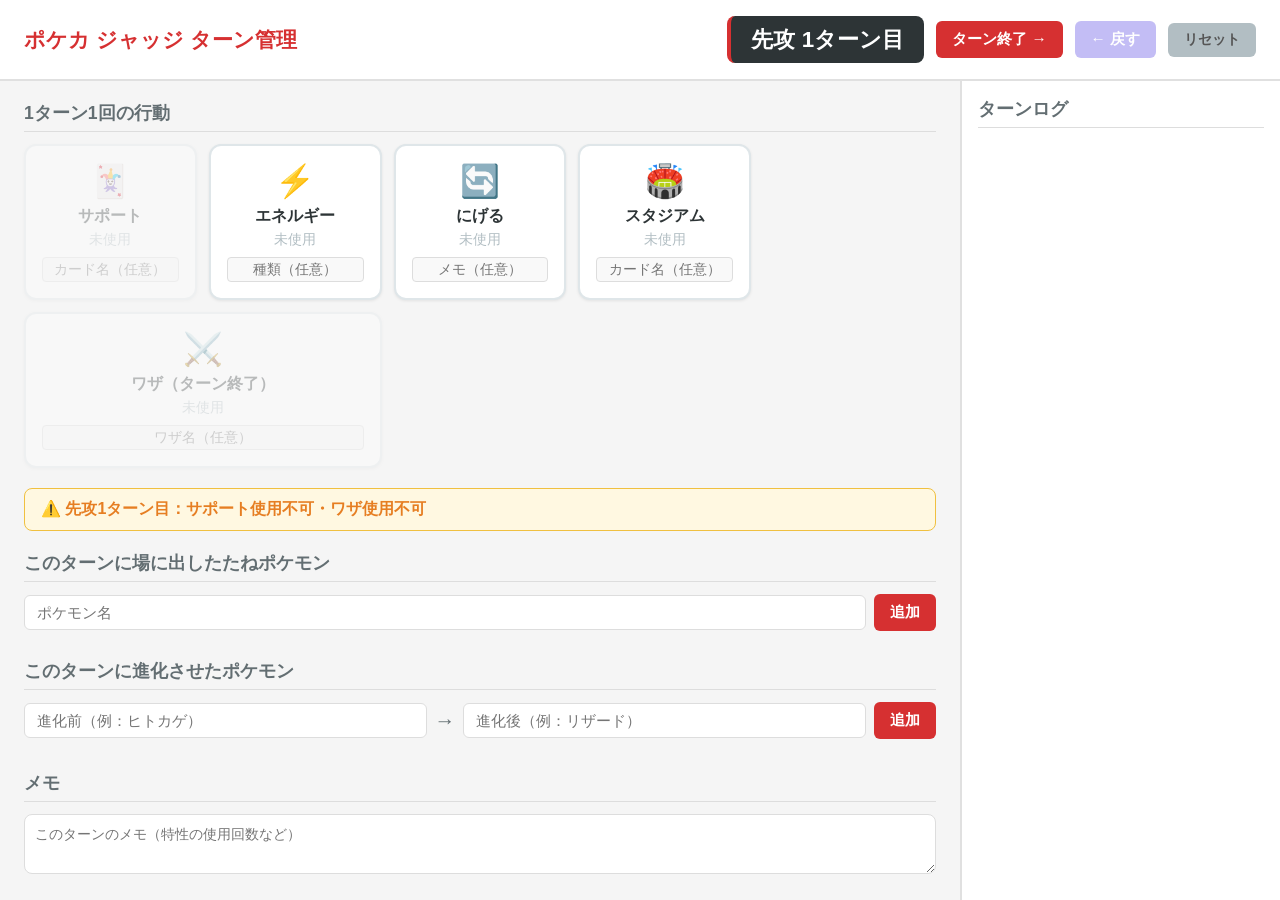
==== judge-tool/index.html @ 7fd0838a "ポケカジャッジ用ターン管理ツールを追加 サポート・エネルギー・にげる・スタジアム等の1ターン1回制限チェック、 場に出したポケモン・進化の記録、ターンログ保存機能を持つブラウザツール。  Co-Aut" ====
<!DOCTYPE html>
<html lang="ja">
<head>
    <meta charset="UTF-8">
    <meta name="viewport" content="width=device-width, initial-scale=1.0">
    <title>ポケカ ジャッジ ターン管理ツール</title>
    <link rel="stylesheet" href="style.css">
</head>
<body>
    <div id="app">
        <header>
            <h1>ポケカ ジャッジ ターン管理</h1>
            <div id="turn-display">
                <span id="current-turn-label">先攻 1ターン目</span>
                <button id="btn-next-turn" class="btn btn-primary">ターン終了 →</button>
                <button id="btn-undo-turn" class="btn btn-secondary" disabled>← 戻す</button>
                <button id="btn-reset" class="btn btn-danger">リセット</button>
            </div>
        </header>

        <main>
            <!-- 1回制限アクション -->
            <section id="once-per-turn">
                <h2>1ターン1回の行動</h2>
                <div class="action-grid">
                    <div class="action-card" data-action="supporter">
                        <div class="action-icon">🃏</div>
                        <div class="action-name">サポート</div>
                        <div class="action-status">未使用</div>
                        <input type="text" class="action-detail" placeholder="カード名（任意）">
                    </div>
                    <div class="action-card" data-action="energy">
                        <div class="action-icon">⚡</div>
                        <div class="action-name">エネルギー</div>
                        <div class="action-status">未使用</div>
                        <input type="text" class="action-detail" placeholder="種類（任意）">
                    </div>
                    <div class="action-card" data-action="retreat">
                        <div class="action-icon">🔄</div>
                        <div class="action-name">にげる</div>
                        <div class="action-status">未使用</div>
                        <input type="text" class="action-detail" placeholder="メモ（任意）">
                    </div>
                    <div class="action-card" data-action="stadium">
                        <div class="action-icon">🏟️</div>
                        <div class="action-name">スタジアム</div>
                        <div class="action-status">未使用</div>
                        <input type="text" class="action-detail" placeholder="カード名（任意）">
                    </div>
                    <div class="action-card wide" data-action="attack">
                        <div class="action-icon">⚔️</div>
                        <div class="action-name">ワザ（ターン終了）</div>
                        <div class="action-status">未使用</div>
                        <input type="text" class="action-detail" placeholder="ワザ名（任意）">
                    </div>
                </div>
            </section>

            <!-- 先攻1ターン目制限 -->
            <div id="first-turn-notice" class="notice">
                ⚠️ 先攻1ターン目：サポート使用不可・ワザ使用不可
            </div>

            <!-- ポケモン記録 -->
            <section id="pokemon-tracker">
                <h2>このターンに場に出したたねポケモン</h2>
                <div class="pokemon-input-row">
                    <input type="text" id="basic-pokemon-name" placeholder="ポケモン名">
                    <button id="btn-add-basic" class="btn btn-primary">追加</button>
                </div>
                <div id="basic-pokemon-list" class="pokemon-tag-list"></div>
                <div id="evolution-warning" class="notice hidden">
                    ⚠️ このターンに場に出したたねポケモンは次のターンまで進化できません
                </div>

                <h2>このターンに進化させたポケモン</h2>
                <div class="pokemon-input-row">
                    <input type="text" id="evo-from-name" placeholder="進化前（例：ヒトカゲ）">
                    <span class="evo-arrow">→</span>
                    <input type="text" id="evo-to-name" placeholder="進化後（例：リザード）">
                    <button id="btn-add-evolution" class="btn btn-primary">追加</button>
                </div>
                <div id="evolution-pokemon-list" class="pokemon-tag-list"></div>
            </section>

            <!-- メモ -->
            <section id="notes-section">
                <h2>メモ</h2>
                <textarea id="turn-notes" placeholder="このターンのメモ（特性の使用回数など）"></textarea>
            </section>
        </main>

        <!-- ログ -->
        <aside id="log-panel">
            <h2>ターンログ</h2>
            <div id="log-entries"></div>
        </aside>
    </div>

    <script src="app.js"></script>
</body>
</html>
---- judge-tool/style.css ----
* {
    margin: 0;
    padding: 0;
    box-sizing: border-box;
}

body {
    font-family: 'Segoe UI', 'Hiragino Sans', 'Meiryo', sans-serif;
    background: #f5f5f5;
    color: #333;
    min-height: 100vh;
}

#app {
    display: grid;
    grid-template-columns: 1fr 320px;
    grid-template-rows: auto 1fr;
    min-height: 100vh;
}

/* ヘッダー */
header {
    grid-column: 1 / -1;
    background: #fff;
    padding: 16px 24px;
    display: flex;
    align-items: center;
    justify-content: space-between;
    border-bottom: 2px solid #e0e0e0;
    flex-wrap: wrap;
    gap: 12px;
}

header h1 {
    font-size: 1.3rem;
    color: #d63031;
}

#turn-display {
    display: flex;
    align-items: center;
    gap: 12px;
    flex-wrap: wrap;
}

#current-turn-label {
    font-size: 1.4rem;
    font-weight: bold;
    color: #fff;
    background: #2d3436;
    padding: 8px 20px;
    border-radius: 8px;
    min-width: 180px;
    text-align: center;
}

#current-turn-label.player-a {
    border-left: 4px solid #d63031;
}

#current-turn-label.player-b {
    border-left: 4px solid #00b894;
}

/* ボタン */
.btn {
    padding: 8px 16px;
    border: none;
    border-radius: 6px;
    font-size: 0.95rem;
    cursor: pointer;
    font-weight: 600;
    transition: all 0.15s;
}

.btn:hover {
    transform: translateY(-1px);
    filter: brightness(1.1);
}

.btn:disabled {
    opacity: 0.4;
    cursor: not-allowed;
    transform: none;
}

.btn-primary {
    background: #d63031;
    color: white;
}

.btn-secondary {
    background: #6c5ce7;
    color: white;
}

.btn-danger {
    background: #b2bec3;
    color: #555;
    font-size: 0.85rem;
}

.btn-danger:hover {
    background: #e17055;
    color: white;
}

/* メインコンテンツ */
main {
    padding: 20px 24px;
    overflow-y: auto;
    background: #f5f5f5;
}

main h2 {
    font-size: 1.1rem;
    margin-bottom: 12px;
    color: #636e72;
    border-bottom: 1px solid #ddd;
    padding-bottom: 6px;
}

/* アクションカード */
.action-grid {
    display: grid;
    grid-template-columns: repeat(auto-fill, minmax(160px, 1fr));
    gap: 12px;
    margin-bottom: 20px;
}

.action-card {
    background: #fff;
    border: 2px solid #dfe6e9;
    border-radius: 12px;
    padding: 16px;
    text-align: center;
    cursor: pointer;
    transition: all 0.2s;
    user-select: none;
    box-shadow: 0 1px 3px rgba(0,0,0,0.08);
}

.action-card:hover {
    border-color: #d63031;
    box-shadow: 0 2px 8px rgba(0,0,0,0.12);
}

.action-card.used {
    background: #ffeef0;
    border-color: #d63031;
    box-shadow: 0 0 0 2px rgba(214, 48, 49, 0.2);
}

.action-card.disabled {
    opacity: 0.3;
    pointer-events: none;
}

.action-card.wide {
    grid-column: span 2;
}

.action-icon {
    font-size: 2rem;
    margin-bottom: 6px;
}

.action-name {
    font-weight: 700;
    font-size: 1rem;
    margin-bottom: 4px;
    color: #2d3436;
}

.action-status {
    font-size: 0.85rem;
    color: #b2bec3;
}

.action-card.used .action-status {
    color: #d63031;
    font-weight: 700;
}

.action-detail {
    margin-top: 8px;
    width: 100%;
    padding: 4px 8px;
    background: #f9f9f9;
    border: 1px solid #ddd;
    border-radius: 4px;
    color: #333;
    font-size: 0.85rem;
    text-align: center;
}

.action-detail:focus {
    outline: none;
    border-color: #d63031;
    background: #fff;
}

/* 先攻1ターン目制限 */
.notice {
    background: #fff8e1;
    border: 1px solid #f0c040;
    color: #e67e22;
    padding: 10px 16px;
    border-radius: 8px;
    margin-bottom: 20px;
    font-weight: 600;
}

.notice.hidden {
    display: none;
}

/* ポケモン追跡 */
#pokemon-tracker {
    margin-bottom: 20px;
}

.pokemon-input-row {
    display: flex;
    gap: 8px;
    margin-bottom: 12px;
    flex-wrap: wrap;
    align-items: center;
}

.pokemon-input-row input {
    flex: 1;
    min-width: 120px;
    padding: 8px 12px;
    background: #fff;
    border: 1px solid #ddd;
    border-radius: 6px;
    color: #333;
    font-size: 0.95rem;
}

.pokemon-input-row input:focus {
    outline: none;
    border-color: #d63031;
}

.evo-arrow {
    font-size: 1.3rem;
    font-weight: bold;
    color: #636e72;
}

.pokemon-tag-list {
    display: flex;
    flex-wrap: wrap;
    gap: 8px;
    margin-bottom: 16px;
}

.pokemon-tag {
    display: inline-flex;
    align-items: center;
    gap: 6px;
    padding: 6px 12px;
    border-radius: 20px;
    font-size: 0.9rem;
    font-weight: 600;
}

.pokemon-tag.basic {
    background: #e8f8f0;
    border: 1px solid #27ae60;
    color: #1e8449;
}

.pokemon-tag.evolution {
    background: #f0e6f6;
    border: 1px solid #8e44ad;
    color: #7d3c98;
}

.pokemon-tag .remove-pokemon {
    cursor: pointer;
    opacity: 0.6;
    font-size: 1.1rem;
}

.pokemon-tag .remove-pokemon:hover {
    opacity: 1;
}

/* メモ */
#turn-notes {
    width: 100%;
    min-height: 60px;
    padding: 10px;
    background: #fff;
    border: 1px solid #ddd;
    border-radius: 8px;
    color: #333;
    font-size: 0.9rem;
    resize: vertical;
}

#turn-notes:focus {
    outline: none;
    border-color: #d63031;
}

/* ログパネル */
#log-panel {
    background: #fff;
    border-left: 2px solid #e0e0e0;
    padding: 16px;
    overflow-y: auto;
    max-height: 100vh;
    position: sticky;
    top: 0;
}

#log-panel h2 {
    font-size: 1.1rem;
    margin-bottom: 12px;
    color: #636e72;
    border-bottom: 1px solid #ddd;
    padding-bottom: 6px;
}

#log-entries {
    display: flex;
    flex-direction: column;
    gap: 10px;
}

.log-entry {
    background: #f9f9f9;
    border-radius: 8px;
    padding: 10px 12px;
    font-size: 0.85rem;
    border-left: 3px solid #ccc;
}

.log-entry.player-a {
    border-left-color: #d63031;
}

.log-entry.player-b {
    border-left-color: #00b894;
}

.log-entry-header {
    font-weight: 700;
    margin-bottom: 6px;
    font-size: 0.9rem;
}

.log-entry.player-a .log-entry-header {
    color: #d63031;
}

.log-entry.player-b .log-entry-header {
    color: #00b894;
}

.log-entry-body {
    color: #555;
    line-height: 1.5;
}

.log-entry-body .log-action {
    color: #2d3436;
}

.log-entry-body .log-pokemon {
    color: #1e8449;
}

.log-entry-body .log-notes {
    color: #999;
    font-style: italic;
}

/* レスポンシブ（スマホ対応） */
@media (max-width: 768px) {
    #app {
        grid-template-columns: 1fr;
    }

    header {
        flex-direction: column;
        align-items: stretch;
        padding: 12px 16px;
    }

    header h1 {
        font-size: 1.1rem;
        text-align: center;
    }

    #turn-display {
        justify-content: center;
        flex-wrap: wrap;
    }

    #current-turn-label {
        font-size: 1.2rem;
        min-width: auto;
        padding: 8px 16px;
        width: 100%;
    }

    #turn-display .btn {
        flex: 1;
        min-width: 0;
        font-size: 0.85rem;
        padding: 8px 10px;
    }

    main {
        padding: 14px 12px;
    }

    main h2 {
        font-size: 1rem;
    }

    .action-grid {
        grid-template-columns: 1fr 1fr;
        gap: 8px;
    }

    .action-card {
        padding: 12px 8px;
    }

    .action-card.wide {
        grid-column: span 2;
    }

    .action-icon {
        font-size: 1.5rem;
        margin-bottom: 4px;
    }

    .action-name {
        font-size: 0.9rem;
    }

    .action-detail {
        font-size: 0.8rem;
    }

    .pokemon-input-row {
        flex-direction: column;
        gap: 6px;
    }

    .pokemon-input-row input {
        min-width: 100%;
    }

    .evo-arrow {
        text-align: center;
    }

    #log-panel {
        border-left: none;
        border-top: 2px solid #e0e0e0;
        max-height: none;
        position: static;
    }
}
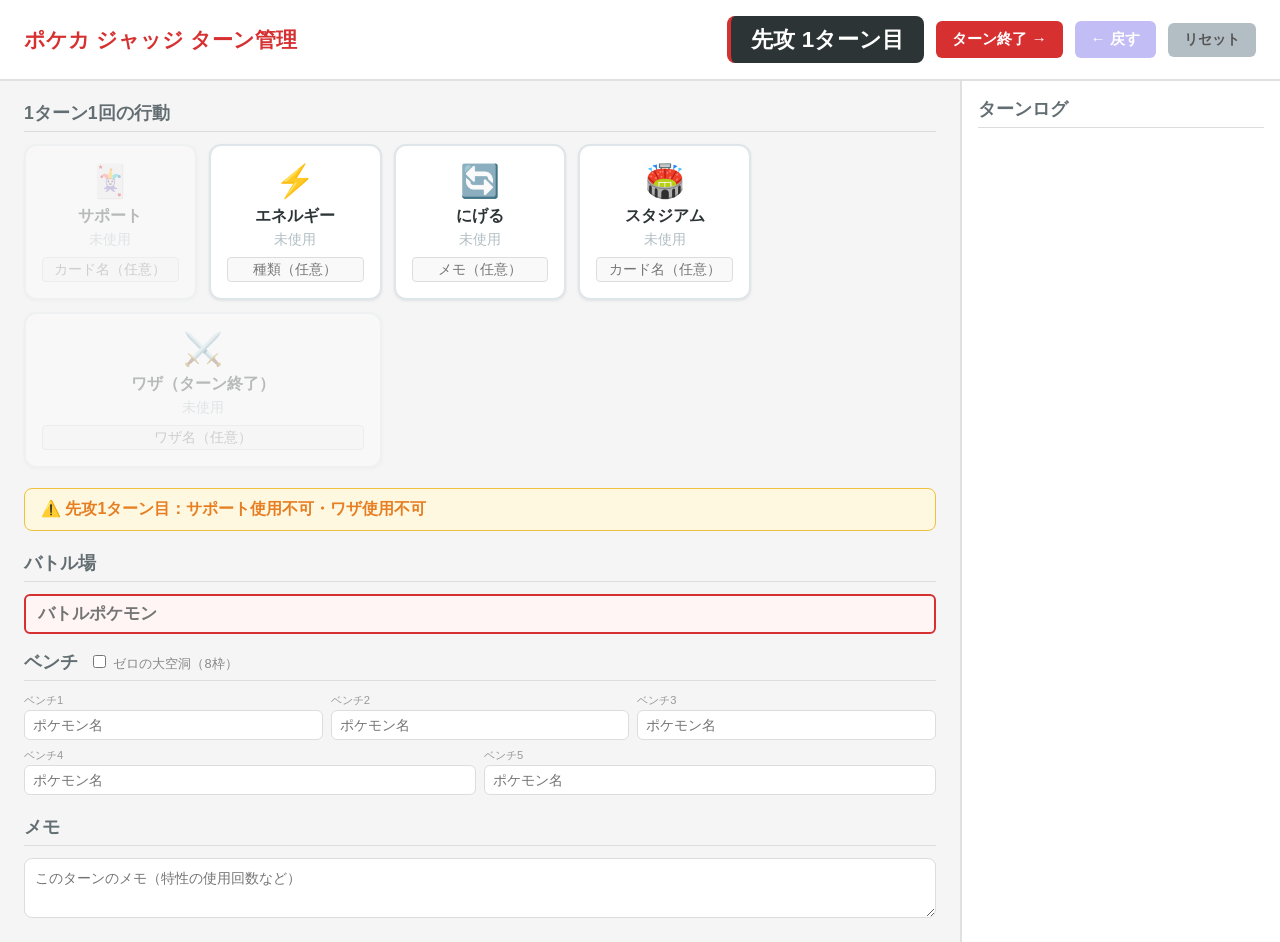
==== commit 115ddcee: "盤面記録方式に変更（バトル場+ベンチ5/8枠） ポケモン記録を「たね/進化」入力から、毎ターンの盤面（バトル場1+ベンチ5枠）を 記録する方式に変更。前ターンの盤面を引き継ぎ、変更箇所がハイライトされ" ====
--- a/judge-tool/index.html
+++ b/judge-tool/index.html
@@ -17,6 +17,15 @@
                 <button id="btn-reset" class="btn btn-danger">リセット</button>
             </div>
         </header>
+
+        <!-- 編集モードバナー -->
+        <div id="editing-banner" class="hidden">
+            <span id="editing-label"></span>
+            <div class="editing-buttons">
+                <button id="btn-save-edit" class="btn btn-primary">保存</button>
+                <button id="btn-cancel-edit" class="btn btn-secondary">キャンセル</button>
+            </div>
+        </div>
 
         <main>
             <!-- 1回制限アクション -->
@@ -61,26 +70,21 @@
                 ⚠️ 先攻1ターン目：サポート使用不可・ワザ使用不可
             </div>
 
-            <!-- ポケモン記録 -->
-            <section id="pokemon-tracker">
-                <h2>このターンに場に出したたねポケモン</h2>
-                <div class="pokemon-input-row">
-                    <input type="text" id="basic-pokemon-name" placeholder="ポケモン名">
-                    <button id="btn-add-basic" class="btn btn-primary">追加</button>
-                </div>
-                <div id="basic-pokemon-list" class="pokemon-tag-list"></div>
-                <div id="evolution-warning" class="notice hidden">
-                    ⚠️ このターンに場に出したたねポケモンは次のターンまで進化できません
+            <!-- バトルフィールド -->
+            <section id="field-section">
+                <h2>バトル場</h2>
+                <div id="active-area">
+                    <input type="text" id="active-pokemon" class="field-input active" placeholder="バトルポケモン">
                 </div>
 
-                <h2>このターンに進化させたポケモン</h2>
-                <div class="pokemon-input-row">
-                    <input type="text" id="evo-from-name" placeholder="進化前（例：ヒトカゲ）">
-                    <span class="evo-arrow">→</span>
-                    <input type="text" id="evo-to-name" placeholder="進化後（例：リザード）">
-                    <button id="btn-add-evolution" class="btn btn-primary">追加</button>
-                </div>
-                <div id="evolution-pokemon-list" class="pokemon-tag-list"></div>
+                <h2>
+                    ベンチ
+                    <label class="bench-toggle">
+                        <input type="checkbox" id="bench-expand">
+                        ゼロの大空洞（8枠）
+                    </label>
+                </h2>
+                <div id="bench-area"></div>
             </section>
 
             <!-- メモ -->
--- a/judge-tool/style.css
+++ b/judge-tool/style.css
@@ -200,6 +200,56 @@
     background: #fff;
 }
 
+/* 編集モードバナー */
+#editing-banner {
+    grid-column: 1 / -1;
+    background: #fff3cd;
+    border-bottom: 2px solid #f0c040;
+    padding: 10px 24px;
+    display: flex;
+    align-items: center;
+    justify-content: space-between;
+    gap: 12px;
+    flex-wrap: wrap;
+}
+
+#editing-banner.hidden {
+    display: none;
+}
+
+#editing-label {
+    font-weight: 700;
+    color: #856404;
+    font-size: 1rem;
+}
+
+.editing-buttons {
+    display: flex;
+    gap: 8px;
+}
+
+/* ログ編集ヒント・ハイライト */
+.log-edit-hint {
+    font-size: 0.75rem;
+    color: #b2bec3;
+    font-weight: 400;
+    margin-left: 6px;
+}
+
+.log-entry {
+    cursor: pointer;
+}
+
+.log-entry:hover {
+    background: #eef;
+}
+
+.log-entry.editing {
+    background: #fff8e1;
+    border-left-color: #f0c040 !important;
+    box-shadow: 0 0 0 2px rgba(240, 192, 64, 0.4);
+}
+
 /* 先攻1ターン目制限 */
 .notice {
     background: #fff8e1;
@@ -215,78 +265,77 @@
     display: none;
 }
 
-/* ポケモン追跡 */
-#pokemon-tracker {
+/* バトルフィールド */
+#field-section {
     margin-bottom: 20px;
 }
 
-.pokemon-input-row {
-    display: flex;
-    gap: 8px;
-    margin-bottom: 12px;
-    flex-wrap: wrap;
-    align-items: center;
-}
-
-.pokemon-input-row input {
-    flex: 1;
-    min-width: 120px;
+#active-area {
+    margin-bottom: 16px;
+}
+
+.field-input {
     padding: 8px 12px;
     background: #fff;
     border: 1px solid #ddd;
     border-radius: 6px;
     color: #333;
     font-size: 0.95rem;
-}
-
-.pokemon-input-row input:focus {
+    width: 100%;
+}
+
+.field-input:focus {
     outline: none;
     border-color: #d63031;
 }
 
-.evo-arrow {
-    font-size: 1.3rem;
-    font-weight: bold;
-    color: #636e72;
-}
-
-.pokemon-tag-list {
+.field-input.active {
+    border: 2px solid #d63031;
+    font-weight: 700;
+    font-size: 1.05rem;
+    background: #fff5f5;
+}
+
+.field-input.changed {
+    background: #fffde7;
+    border-color: #f0c040;
+}
+
+.bench-toggle {
+    font-size: 0.8rem;
+    font-weight: 400;
+    color: #888;
+    margin-left: 10px;
+    cursor: pointer;
+    user-select: none;
+}
+
+.bench-toggle input {
+    margin-right: 4px;
+    cursor: pointer;
+}
+
+#bench-area {
     display: flex;
     flex-wrap: wrap;
     gap: 8px;
-    margin-bottom: 16px;
-}
-
-.pokemon-tag {
-    display: inline-flex;
-    align-items: center;
-    gap: 6px;
-    padding: 6px 12px;
-    border-radius: 20px;
+}
+
+.bench-slot {
+    flex: 1 1 calc(33.3% - 8px);
+    min-width: 90px;
+    position: relative;
+}
+
+.bench-slot .bench-label {
+    font-size: 0.7rem;
+    color: #999;
+    margin-bottom: 2px;
+}
+
+.bench-slot .field-input {
     font-size: 0.9rem;
-    font-weight: 600;
-}
-
-.pokemon-tag.basic {
-    background: #e8f8f0;
-    border: 1px solid #27ae60;
-    color: #1e8449;
-}
-
-.pokemon-tag.evolution {
-    background: #f0e6f6;
-    border: 1px solid #8e44ad;
-    color: #7d3c98;
-}
-
-.pokemon-tag .remove-pokemon {
-    cursor: pointer;
-    opacity: 0.6;
-    font-size: 1.1rem;
-}
-
-.pokemon-tag .remove-pokemon:hover {
-    opacity: 1;
+    padding: 6px 8px;
 }
 
 /* メモ */
@@ -371,6 +420,11 @@
     color: #2d3436;
 }
 
+.log-entry-body .log-field {
+    color: #2d3436;
+    font-weight: 600;
+}
+
 .log-entry-body .log-pokemon {
     color: #1e8449;
 }
@@ -450,17 +504,9 @@
         font-size: 0.8rem;
     }
 
-    .pokemon-input-row {
-        flex-direction: column;
-        gap: 6px;
-    }
-
-    .pokemon-input-row input {
-        min-width: 100%;
-    }
-
-    .evo-arrow {
-        text-align: center;
+    .bench-slot {
+        flex: 1 1 calc(50% - 8px);
+        min-width: 0;
     }
 
     #log-panel {
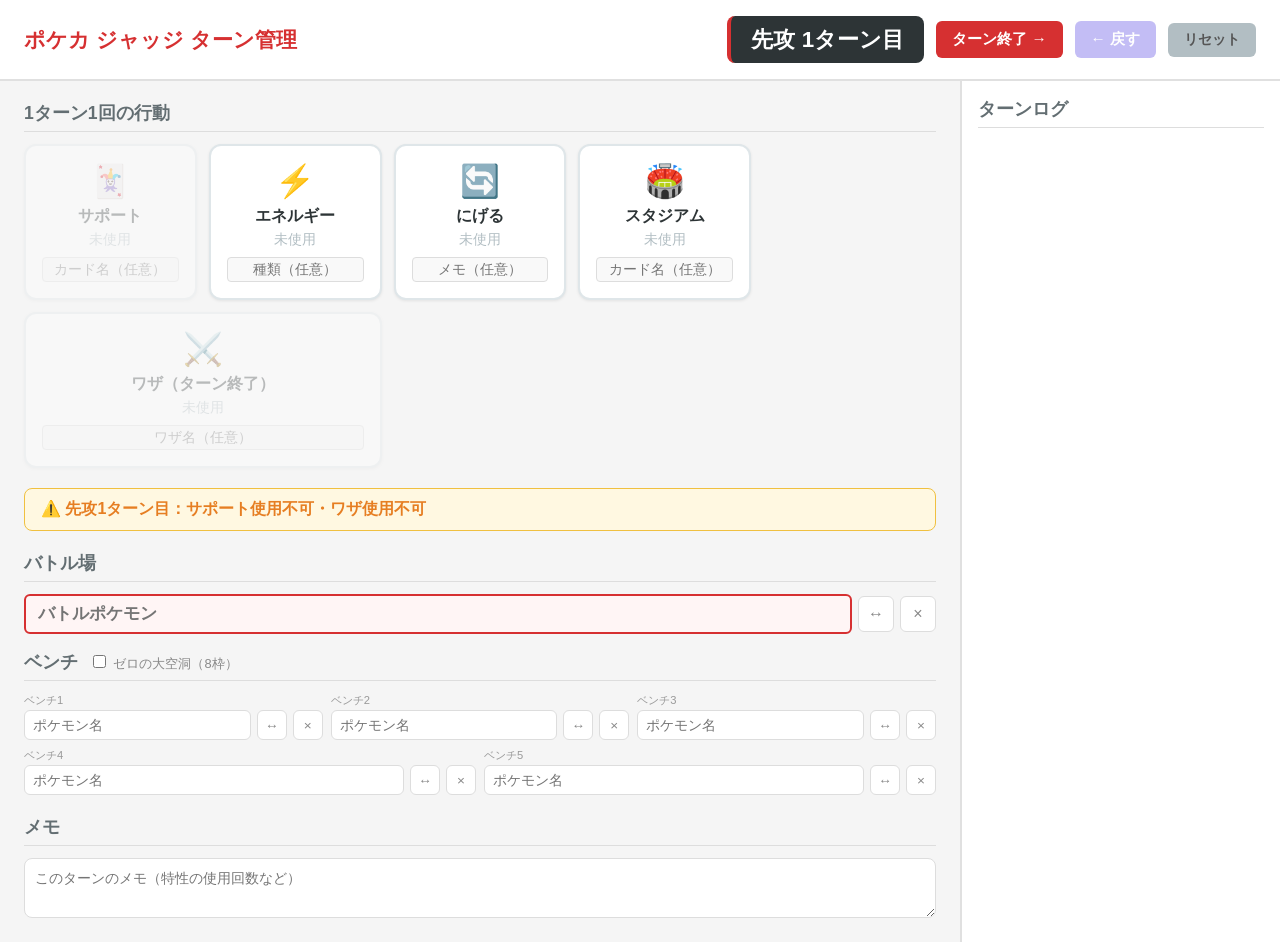
==== commit 39690572: "スロットの入れ替え(↔)とクリア(×)ボタンを追加 バトル場・ベンチの各スロットに↔ボタン（タップで入れ替え）と ×ボタン（きぜつ等でクリア）を追加。スマホでも操作しやすい タップ式のスワップUI。 " ====
--- a/judge-tool/index.html
+++ b/judge-tool/index.html
@@ -72,9 +72,14 @@
 
             <!-- バトルフィールド -->
             <section id="field-section">
+                <div id="swap-hint" class="notice hidden">🔄 入れ替え先のスロットをタップしてください（キャンセル：もう一度タップ）</div>
                 <h2>バトル場</h2>
                 <div id="active-area">
-                    <input type="text" id="active-pokemon" class="field-input active" placeholder="バトルポケモン">
+                    <div class="field-slot" data-slot="active">
+                        <input type="text" id="active-pokemon" class="field-input active" placeholder="バトルポケモン">
+                        <button class="slot-btn slot-swap" title="入れ替え">↔</button>
+                        <button class="slot-btn slot-clear" title="クリア">×</button>
+                    </div>
                 </div>
 
                 <h2>
--- a/judge-tool/style.css
+++ b/judge-tool/style.css
@@ -270,8 +270,67 @@
     margin-bottom: 20px;
 }
 
+#swap-hint {
+    background: #e3f2fd;
+    border-color: #42a5f5;
+    color: #1565c0;
+}
+
 #active-area {
     margin-bottom: 16px;
+}
+
+.field-slot {
+    display: flex;
+    align-items: center;
+    gap: 6px;
+}
+
+.field-slot .field-input {
+    flex: 1;
+}
+
+.slot-btn {
+    width: 36px;
+    height: 36px;
+    border: 1px solid #ddd;
+    border-radius: 6px;
+    background: #fff;
+    color: #888;
+    font-size: 1rem;
+    cursor: pointer;
+    flex-shrink: 0;
+    display: flex;
+    align-items: center;
+    justify-content: center;
+    transition: all 0.15s;
+}
+
+.slot-btn:hover {
+    background: #f0f0f0;
+    color: #333;
+}
+
+.slot-swap:hover {
+    background: #e3f2fd;
+    border-color: #42a5f5;
+    color: #1565c0;
+}
+
+.slot-clear:hover {
+    background: #ffeef0;
+    border-color: #d63031;
+    color: #d63031;
+}
+
+.field-slot.swap-selected {
+    outline: 3px solid #42a5f5;
+    outline-offset: 2px;
+    border-radius: 8px;
+}
+
+.field-slot.swap-target .field-input {
+    background: #e3f2fd;
 }
 
 .field-input {
@@ -338,6 +397,12 @@
     padding: 6px 8px;
 }
 
+.bench-slot .slot-btn {
+    width: 30px;
+    height: 30px;
+    font-size: 0.85rem;
+}
+
 /* メモ */
 #turn-notes {
     width: 100%;
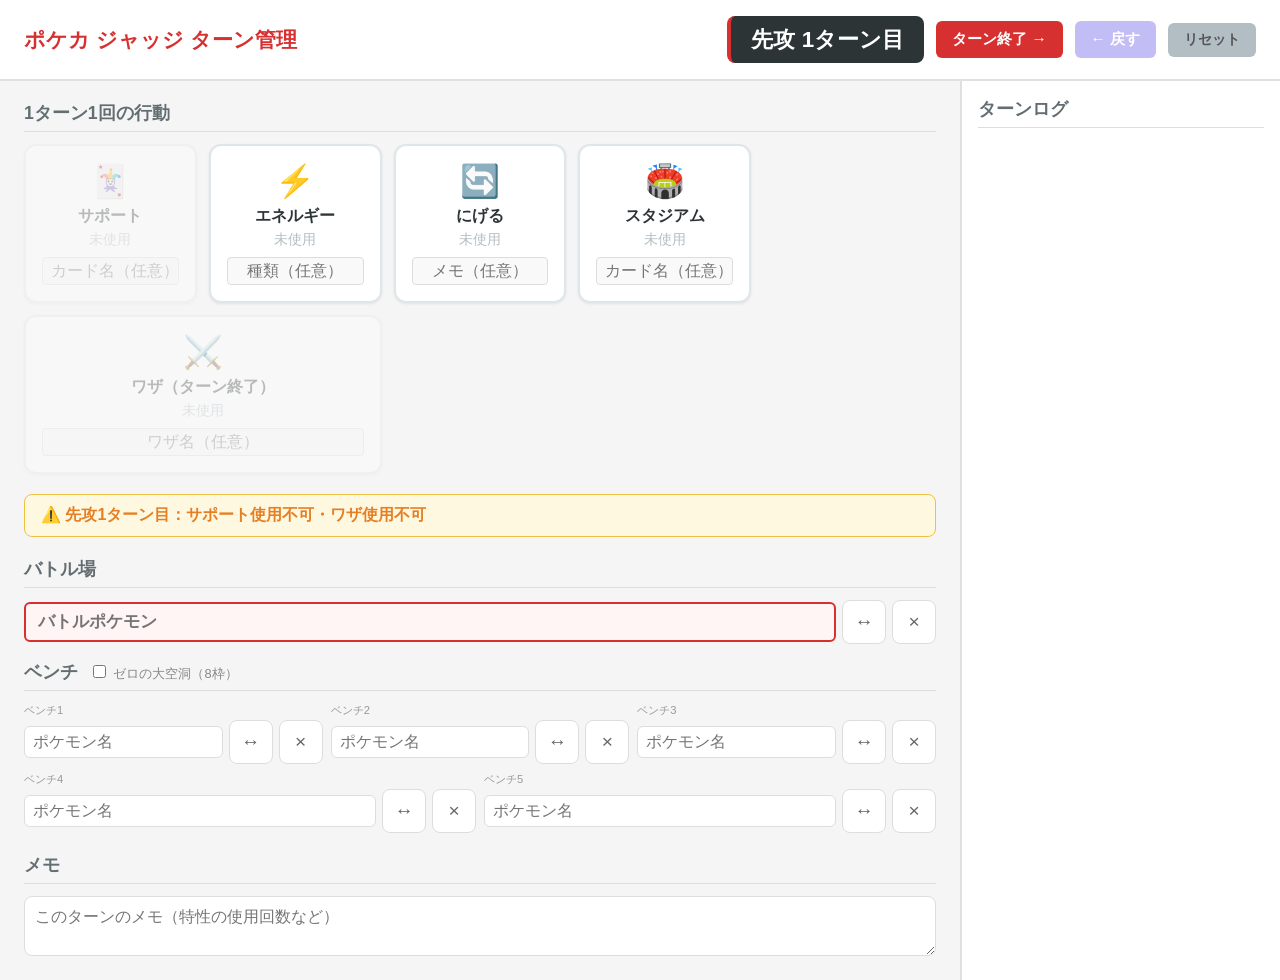
==== commit a222f267: "スマホで入力時の自動ズームを防止 viewportにmaximum-scale=1.0を設定し、全入力欄のフォントサイズを 16px以上に統一（iOSは16px未満で自動拡大する仕様）。  Co-Au" ====
--- a/judge-tool/index.html
+++ b/judge-tool/index.html
@@ -2,7 +2,7 @@
 <html lang="ja">
 <head>
     <meta charset="UTF-8">
-    <meta name="viewport" content="width=device-width, initial-scale=1.0">
+    <meta name="viewport" content="width=device-width, initial-scale=1.0, maximum-scale=1.0, user-scalable=no">
     <title>ポケカ ジャッジ ターン管理ツール</title>
     <link rel="stylesheet" href="style.css">
 </head>
--- a/judge-tool/style.css
+++ b/judge-tool/style.css
@@ -140,9 +140,15 @@
     box-shadow: 0 1px 3px rgba(0,0,0,0.08);
 }
 
-.action-card:hover {
+@media (hover: hover) {
+    .action-card:hover {
+        border-color: #d63031;
+        box-shadow: 0 2px 8px rgba(0,0,0,0.12);
+    }
+}
+
+.action-card:active {
     border-color: #d63031;
-    box-shadow: 0 2px 8px rgba(0,0,0,0.12);
 }
 
 .action-card.used {
@@ -190,7 +196,7 @@
     border: 1px solid #ddd;
     border-radius: 4px;
     color: #333;
-    font-size: 0.85rem;
+    font-size: 16px;
     text-align: center;
 }
 
@@ -291,33 +297,38 @@
 }
 
 .slot-btn {
-    width: 36px;
-    height: 36px;
+    width: 44px;
+    height: 44px;
     border: 1px solid #ddd;
-    border-radius: 6px;
+    border-radius: 8px;
     background: #fff;
-    color: #888;
-    font-size: 1rem;
+    color: #666;
+    font-size: 1.2rem;
     cursor: pointer;
     flex-shrink: 0;
     display: flex;
     align-items: center;
     justify-content: center;
     transition: all 0.15s;
-}
-
-.slot-btn:hover {
+    -webkit-tap-highlight-color: transparent;
+    touch-action: manipulation;
+}
+
+.slot-btn:hover,
+.slot-btn:active {
     background: #f0f0f0;
     color: #333;
 }
 
-.slot-swap:hover {
+.slot-swap:hover,
+.slot-swap:active {
     background: #e3f2fd;
     border-color: #42a5f5;
     color: #1565c0;
 }
 
-.slot-clear:hover {
+.slot-clear:hover,
+.slot-clear:active {
     background: #ffeef0;
     border-color: #d63031;
     color: #d63031;
@@ -339,7 +350,7 @@
     border: 1px solid #ddd;
     border-radius: 6px;
     color: #333;
-    font-size: 0.95rem;
+    font-size: 16px;
     width: 100%;
 }
 
@@ -393,15 +404,10 @@
 }
 
 .bench-slot .field-input {
-    font-size: 0.9rem;
+    font-size: 16px;
     padding: 6px 8px;
 }
 
-.bench-slot .slot-btn {
-    width: 30px;
-    height: 30px;
-    font-size: 0.85rem;
-}
 
 /* メモ */
 #turn-notes {
@@ -412,7 +418,7 @@
     border: 1px solid #ddd;
     border-radius: 8px;
     color: #333;
-    font-size: 0.9rem;
+    font-size: 16px;
     resize: vertical;
 }
 
@@ -566,11 +572,28 @@
     }
 
     .action-detail {
-        font-size: 0.8rem;
-    }
-
+        font-size: 16px;
+    }
+
+    /* フィールドスロット：スマホでは縦並び */
+    .field-slot {
+        flex-wrap: wrap;
+    }
+
+    .field-slot .field-input {
+        width: 100%;
+        flex: 1 1 100%;
+    }
+
+    .slot-btn {
+        width: 44px;
+        height: 44px;
+        font-size: 1.2rem;
+    }
+
+    /* ベンチは1列表示 */
     .bench-slot {
-        flex: 1 1 calc(50% - 8px);
+        flex: 1 1 100%;
         min-width: 0;
     }
 
